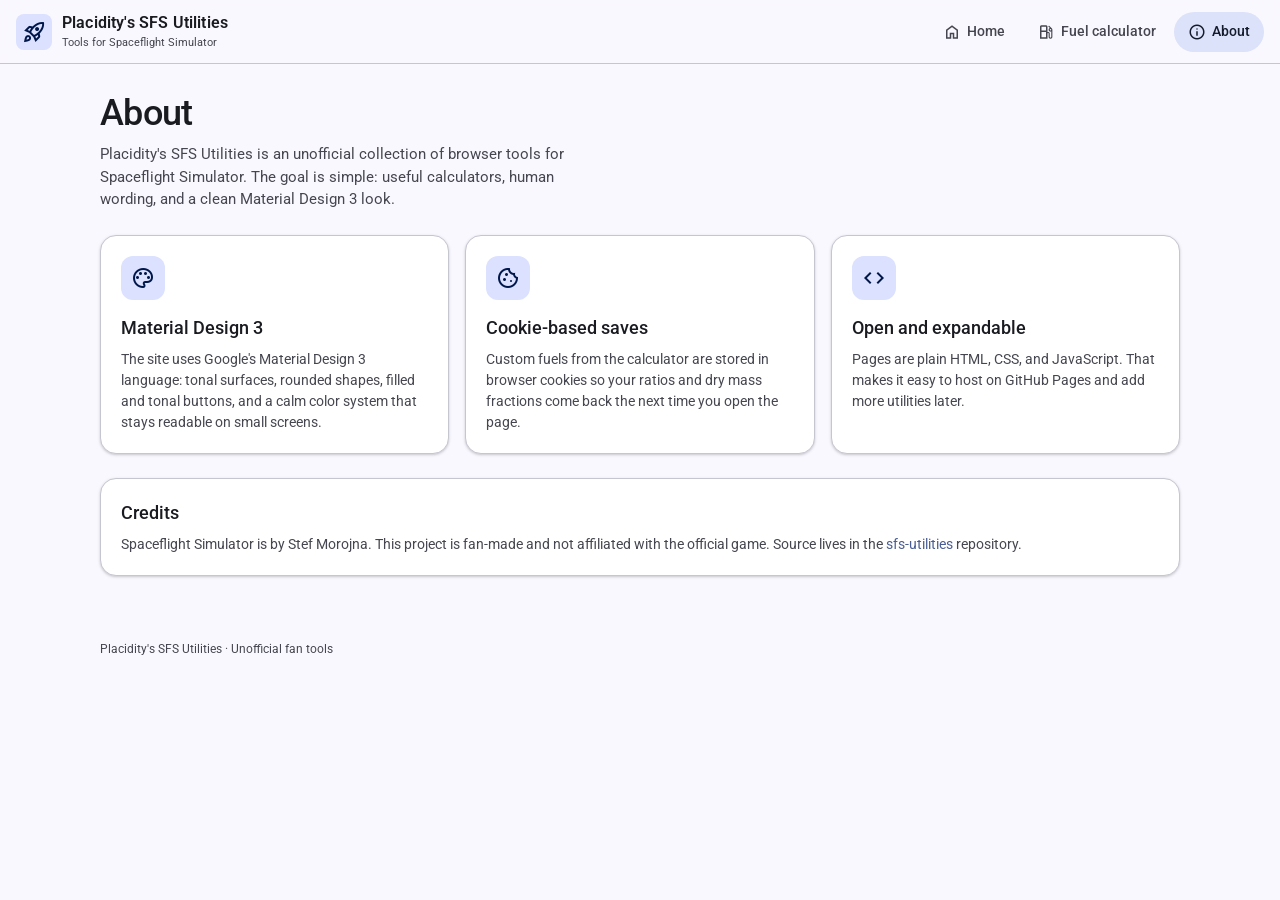
==== about.html @ 7c91e887 "Add Placidity's SFS Utilities multi-page Material Design 3 site" ====
<!DOCTYPE html>
<html lang="en">
<head>
  <meta charset="UTF-8" />
  <meta name="viewport" content="width=device-width, initial-scale=1" />
  <title>About · Placidity's SFS Utilities</title>
  <meta name="description" content="About Placidity's SFS Utilities, an unofficial toolkit for Spaceflight Simulator." />
  <link rel="preconnect" href="https://fonts.googleapis.com" />
  <link rel="preconnect" href="https://fonts.gstatic.com" crossorigin />
  <link href="https://fonts.googleapis.com/css2?family=Roboto:wght@400;500;700&family=Roboto+Mono:wght@400;500&display=swap" rel="stylesheet" />
  <link href="https://fonts.googleapis.com/css2?family=Material+Symbols+Outlined:opsz,wght,FILL,GRAD@24,400,0,0" rel="stylesheet" />
  <link rel="stylesheet" href="assets/css/md3.css" />
</head>
<body data-page="about">
  <header class="top-app-bar">
    <a class="brand" href="index.html">
      <span class="brand-mark material-symbols-outlined">rocket_launch</span>
      <span class="brand-text">
        <span class="brand-title">Placidity's SFS Utilities</span>
        <span class="brand-subtitle">Tools for Spaceflight Simulator</span>
      </span>
    </a>
    <div class="nav-spacer"></div>
    <nav class="nav-links" aria-label="Primary">
      <a class="nav-link" data-nav="home" href="index.html"><span class="material-symbols-outlined" style="font-size:18px;">home</span>Home</a>
      <a class="nav-link" data-nav="fuel" href="fuel-calculator.html"><span class="material-symbols-outlined" style="font-size:18px;">local_gas_station</span>Fuel calculator</a>
      <a class="nav-link" data-nav="about" href="about.html"><span class="material-symbols-outlined" style="font-size:18px;">info</span>About</a>
    </nav>
  </header>

  <main class="page">
    <header class="page-header">
      <h1>About</h1>
      <p class="lede">
        Placidity's SFS Utilities is an unofficial collection of browser tools for Spaceflight Simulator.
        The goal is simple: useful calculators, human wording, and a clean Material Design 3 look.
      </p>
    </header>

    <section class="card-grid">
      <article class="card">
        <div class="card-icon material-symbols-outlined">palette</div>
        <h3>Material Design 3</h3>
        <p>
          The site uses Google's Material Design 3 language: tonal surfaces, rounded shapes, filled and tonal buttons,
          and a calm color system that stays readable on small screens.
        </p>
      </article>
      <article class="card">
        <div class="card-icon material-symbols-outlined">cookie</div>
        <h3>Cookie-based saves</h3>
        <p>
          Custom fuels from the calculator are stored in browser cookies so your ratios and dry mass fractions come back
          the next time you open the page.
        </p>
      </article>
      <article class="card">
        <div class="card-icon material-symbols-outlined">code</div>
        <h3>Open and expandable</h3>
        <p>
          Pages are plain HTML, CSS, and JavaScript. That makes it easy to host on GitHub Pages and add more utilities later.
        </p>
      </article>
    </section>

    <section class="card" style="margin-top: 24px;">
      <h2 class="section-title">Credits</h2>
      <p class="section-copy" style="margin-bottom: 0;">
        Spaceflight Simulator is by Stef Morojna. This project is fan-made and not affiliated with the official game.
        Source lives in the <a href="https://github.com/MartWaterimp/sfs-utilities" target="_blank" rel="noreferrer">sfs-utilities</a> repository.
      </p>
    </section>
  </main>

  <footer class="footer">
    Placidity's SFS Utilities · Unofficial fan tools
  </footer>

  <script src="assets/js/site.js"></script>
</body>
</html>
---- assets/css/md3.css ----
/* Placidity's SFS Utilities - Material Design 3 */
:root {
  --md-sys-color-primary: #4a5d92;
  --md-sys-color-on-primary: #ffffff;
  --md-sys-color-primary-container: #dbe1ff;
  --md-sys-color-on-primary-container: #00174b;
  --md-sys-color-secondary: #585e71;
  --md-sys-color-on-secondary: #ffffff;
  --md-sys-color-secondary-container: #dce2f9;
  --md-sys-color-on-secondary-container: #151b2c;
  --md-sys-color-tertiary: #735471;
  --md-sys-color-on-tertiary: #ffffff;
  --md-sys-color-tertiary-container: #ffd6f8;
  --md-sys-color-on-tertiary-container: #2b122b;
  --md-sys-color-error: #ba1a1a;
  --md-sys-color-on-error: #ffffff;
  --md-sys-color-error-container: #ffdad6;
  --md-sys-color-on-error-container: #410002;
  --md-sys-color-background: #faf8ff;
  --md-sys-color-on-background: #1a1b21;
  --md-sys-color-surface: #faf8ff;
  --md-sys-color-on-surface: #1a1b21;
  --md-sys-color-surface-variant: #e2e2ec;
  --md-sys-color-on-surface-variant: #45464f;
  --md-sys-color-outline: #757680;
  --md-sys-color-outline-variant: #c5c6d0;
  --md-sys-color-surface-container-lowest: #ffffff;
  --md-sys-color-surface-container-low: #f4f3fa;
  --md-sys-color-surface-container: #eeedf4;
  --md-sys-color-surface-container-high: #e8e7ef;
  --md-sys-color-surface-container-highest: #e2e1e9;
  --md-sys-color-inverse-surface: #2f3036;
  --md-sys-color-inverse-on-surface: #f1f0f7;
  --md-sys-color-inverse-primary: #b4c5ff;
  --md-sys-shape-corner-extra-small: 4px;
  --md-sys-shape-corner-small: 8px;
  --md-sys-shape-corner-medium: 12px;
  --md-sys-shape-corner-large: 16px;
  --md-sys-shape-corner-extra-large: 28px;
  --md-sys-shape-corner-full: 9999px;
  --md-sys-elevation-1: 0 1px 2px rgba(0, 0, 0, 0.12), 0 1px 3px 1px rgba(0, 0, 0, 0.06);
  --md-sys-elevation-2: 0 1px 2px rgba(0, 0, 0, 0.12), 0 2px 6px 2px rgba(0, 0, 0, 0.08);
  --md-sys-elevation-3: 0 4px 8px 3px rgba(0, 0, 0, 0.08), 0 1px 3px rgba(0, 0, 0, 0.12);
  --site-max-width: 1080px;
  --site-nav-height: 64px;
  color-scheme: light;
}

*,
*::before,
*::after {
  box-sizing: border-box;
}

html {
  scroll-behavior: smooth;
}

body {
  margin: 0;
  min-height: 100vh;
  font-family: "Roboto", system-ui, -apple-system, sans-serif;
  font-size: 14px;
  line-height: 1.5;
  background: var(--md-sys-color-background);
  color: var(--md-sys-color-on-background);
}

a {
  color: var(--md-sys-color-primary);
  text-decoration: none;
}

a:hover {
  text-decoration: underline;
}

.material-symbols-outlined {
  font-variation-settings: "FILL" 0, "wght" 400, "GRAD" 0, "opsz" 24;
  font-size: 24px;
  line-height: 1;
  user-select: none;
}

.top-app-bar {
  position: sticky;
  top: 0;
  z-index: 100;
  display: flex;
  align-items: center;
  gap: 12px;
  min-height: var(--site-nav-height);
  padding: 0 16px;
  background: color-mix(in srgb, var(--md-sys-color-surface) 88%, transparent);
  backdrop-filter: blur(16px);
  border-bottom: 1px solid var(--md-sys-color-outline-variant);
}

.brand {
  display: flex;
  align-items: center;
  gap: 10px;
  color: var(--md-sys-color-on-surface);
  text-decoration: none;
  min-width: 0;
}

.brand:hover {
  text-decoration: none;
}

.brand-mark {
  width: 36px;
  height: 36px;
  border-radius: var(--md-sys-shape-corner-small);
  display: grid;
  place-items: center;
  background: var(--md-sys-color-primary-container);
  color: var(--md-sys-color-on-primary-container);
  flex-shrink: 0;
}

.brand-text {
  display: flex;
  flex-direction: column;
  min-width: 0;
}

.brand-title {
  font-size: 16px;
  font-weight: 600;
  letter-spacing: 0.01em;
  white-space: nowrap;
  overflow: hidden;
  text-overflow: ellipsis;
}

.brand-subtitle {
  font-size: 11px;
  color: var(--md-sys-color-on-surface-variant);
}

.nav-spacer {
  flex: 1;
}

.nav-links {
  display: flex;
  align-items: center;
  gap: 4px;
  flex-wrap: wrap;
  justify-content: flex-end;
}

.nav-link {
  display: inline-flex;
  align-items: center;
  gap: 6px;
  min-height: 40px;
  padding: 0 14px;
  border-radius: var(--md-sys-shape-corner-full);
  color: var(--md-sys-color-on-surface-variant);
  text-decoration: none;
  font-weight: 500;
  font-size: 14px;
}

.nav-link:hover {
  background: var(--md-sys-color-surface-container-high);
  text-decoration: none;
}

.nav-link.active {
  background: var(--md-sys-color-secondary-container);
  color: var(--md-sys-color-on-secondary-container);
}

.page {
  width: min(100% - 32px, var(--site-max-width));
  margin: 0 auto;
  padding: 28px 0 64px;
}

.hero {
  display: grid;
  gap: 16px;
  padding: 28px;
  margin-bottom: 24px;
  border-radius: var(--md-sys-shape-corner-extra-large);
  background:
    radial-gradient(circle at top right, color-mix(in srgb, var(--md-sys-color-primary) 18%, transparent), transparent 42%),
    var(--md-sys-color-surface-container-low);
  border: 1px solid var(--md-sys-color-outline-variant);
}

.hero h1,
.page-header h1 {
  margin: 0;
  font-size: clamp(1.75rem, 3vw, 2.25rem);
  font-weight: 500;
  letter-spacing: -0.02em;
  line-height: 1.2;
}

.hero p,
.lede {
  margin: 0;
  max-width: 62ch;
  color: var(--md-sys-color-on-surface-variant);
  font-size: 15px;
}

.page-header {
  display: grid;
  gap: 8px;
  margin-bottom: 24px;
}

.section-title {
  margin: 0 0 8px;
  font-size: 20px;
  font-weight: 500;
}

.section-copy {
  margin: 0 0 16px;
  color: var(--md-sys-color-on-surface-variant);
}

.card-grid {
  display: grid;
  grid-template-columns: repeat(auto-fit, minmax(240px, 1fr));
  gap: 16px;
}

.card {
  background: var(--md-sys-color-surface-container-lowest);
  border: 1px solid var(--md-sys-color-outline-variant);
  border-radius: var(--md-sys-shape-corner-large);
  padding: 20px;
  box-shadow: var(--md-sys-elevation-1);
}

.card.interactive {
  transition: box-shadow 160ms ease, transform 160ms ease;
}

.card.interactive:hover {
  box-shadow: var(--md-sys-elevation-2);
  transform: translateY(-1px);
}

.card-link {
  display: block;
  color: inherit;
  text-decoration: none;
  height: 100%;
}

.card-link:hover {
  text-decoration: none;
}

.card-icon {
  width: 44px;
  height: 44px;
  border-radius: var(--md-sys-shape-corner-medium);
  display: grid;
  place-items: center;
  margin-bottom: 14px;
  background: var(--md-sys-color-primary-container);
  color: var(--md-sys-color-on-primary-container);
}

.card h2,
.card h3 {
  margin: 0 0 8px;
  font-size: 18px;
  font-weight: 500;
}

.card p {
  margin: 0;
  color: var(--md-sys-color-on-surface-variant);
}

.chip-row {
  display: flex;
  flex-wrap: wrap;
  gap: 8px;
  margin: 12px 0;
}

.chip {
  display: inline-flex;
  align-items: center;
  min-height: 32px;
  padding: 0 12px;
  border-radius: var(--md-sys-shape-corner-small);
  background: var(--md-sys-color-secondary-container);
  color: var(--md-sys-color-on-secondary-container);
  font-size: 12px;
  font-weight: 500;
}

.chip.outline {
  background: transparent;
  border: 1px solid var(--md-sys-color-outline);
  color: var(--md-sys-color-on-surface-variant);
}

.chip.primary {
  background: var(--md-sys-color-primary-container);
  color: var(--md-sys-color-on-primary-container);
}

.toolbar {
  display: flex;
  flex-wrap: wrap;
  gap: 12px;
  align-items: center;
  justify-content: space-between;
  margin-bottom: 16px;
}

.button-row {
  display: flex;
  flex-wrap: wrap;
  gap: 8px;
}

.btn {
  appearance: none;
  border: none;
  cursor: pointer;
  display: inline-flex;
  align-items: center;
  justify-content: center;
  gap: 8px;
  min-height: 40px;
  padding: 0 20px;
  border-radius: var(--md-sys-shape-corner-full);
  font: inherit;
  font-weight: 500;
  transition: background 140ms ease, box-shadow 140ms ease, color 140ms ease;
}

.btn:disabled {
  opacity: 0.45;
  cursor: not-allowed;
}

.btn-filled {
  background: var(--md-sys-color-primary);
  color: var(--md-sys-color-on-primary);
  box-shadow: var(--md-sys-elevation-1);
}

.btn-filled:hover:not(:disabled) {
  box-shadow: var(--md-sys-elevation-2);
}

.btn-tonal {
  background: var(--md-sys-color-secondary-container);
  color: var(--md-sys-color-on-secondary-container);
}

.btn-outlined {
  background: transparent;
  color: var(--md-sys-color-primary);
  border: 1px solid var(--md-sys-color-outline);
}

.btn-text {
  background: transparent;
  color: var(--md-sys-color-primary);
  padding-inline: 12px;
}

.btn-text.danger,
.btn-text.danger:hover {
  color: var(--md-sys-color-error);
}

.btn-text:hover:not(:disabled),
.btn-outlined:hover:not(:disabled),
.btn-tonal:hover:not(:disabled) {
  background: color-mix(in srgb, var(--md-sys-color-primary) 8%, transparent);
}

.field-grid {
  display: grid;
  grid-template-columns: repeat(auto-fit, minmax(180px, 1fr));
  gap: 16px;
}

.field {
  display: grid;
  gap: 6px;
}

.field label {
  font-size: 12px;
  font-weight: 500;
  color: var(--md-sys-color-on-surface-variant);
}

.field input,
.field textarea {
  width: 100%;
  min-height: 48px;
  padding: 12px 14px;
  border-radius: var(--md-sys-shape-corner-extra-small) var(--md-sys-shape-corner-extra-small) 0 0;
  border: none;
  border-bottom: 1px solid var(--md-sys-color-outline);
  background: var(--md-sys-color-surface-container-highest);
  color: var(--md-sys-color-on-surface);
  font: inherit;
}

.field textarea {
  min-height: 88px;
  resize: vertical;
}

.field input:focus,
.field textarea:focus {
  outline: none;
  border-bottom: 2px solid var(--md-sys-color-primary);
  background: var(--md-sys-color-surface-container-high);
}

.field .hint {
  font-size: 12px;
  color: var(--md-sys-color-on-surface-variant);
}

.stat-list {
  display: grid;
  gap: 8px;
}

.stat-row {
  display: flex;
  justify-content: space-between;
  gap: 12px;
  flex-wrap: wrap;
}

.stat-row strong {
  font-weight: 600;
}

.stat-row.total strong {
  color: var(--md-sys-color-primary);
}

.divider {
  height: 1px;
  margin: 16px 0;
  background: var(--md-sys-color-outline-variant);
  border: 0;
}

.muted {
  color: var(--md-sys-color-on-surface-variant);
}

.mono {
  font-family: "Roboto Mono", ui-monospace, monospace;
  font-size: 13px;
}

.overview {
  margin-top: 24px;
  background: var(--md-sys-color-surface-container);
  border: none;
}

.overview-row {
  display: flex;
  justify-content: space-between;
  gap: 12px;
  flex-wrap: wrap;
  padding: 10px 0;
  border-bottom: 1px solid color-mix(in srgb, var(--md-sys-color-outline-variant) 70%, transparent);
}

.overview-row:last-child {
  border-bottom: none;
}

.footer {
  width: min(100% - 32px, var(--site-max-width));
  margin: 0 auto;
  padding: 0 0 32px;
  color: var(--md-sys-color-on-surface-variant);
  font-size: 12px;
}

.dialog-backdrop {
  position: fixed;
  inset: 0;
  display: none;
  place-items: center;
  padding: 16px;
  background: rgba(26, 27, 33, 0.42);
  z-index: 200;
}

.dialog-backdrop.open {
  display: grid;
}

.dialog {
  width: min(100%, 520px);
  max-height: min(90vh, 760px);
  overflow: auto;
  background: var(--md-sys-color-surface-container-high);
  border-radius: var(--md-sys-shape-corner-extra-large);
  box-shadow: var(--md-sys-elevation-3);
  padding: 24px;
}

.dialog h2 {
  margin: 0 0 16px;
  font-size: 22px;
  font-weight: 500;
}

.dialog-actions {
  display: flex;
  justify-content: flex-end;
  gap: 8px;
  margin-top: 20px;
}

.toast {
  position: fixed;
  left: 50%;
  bottom: 24px;
  transform: translateX(-50%) translateY(20px);
  opacity: 0;
  pointer-events: none;
  background: var(--md-sys-color-inverse-surface);
  color: var(--md-sys-color-inverse-on-surface);
  padding: 12px 18px;
  border-radius: var(--md-sys-shape-corner-small);
  box-shadow: var(--md-sys-elevation-2);
  transition: opacity 180ms ease, transform 180ms ease;
  z-index: 300;
}

.toast.show {
  opacity: 1;
  transform: translateX(-50%) translateY(0);
}

.empty-state {
  padding: 24px;
  border-radius: var(--md-sys-shape-corner-large);
  background: var(--md-sys-color-surface-container);
  color: var(--md-sys-color-on-surface-variant);
}

@media (max-width: 720px) {
  .top-app-bar {
    flex-wrap: wrap;
    padding-top: 10px;
    padding-bottom: 10px;
  }

  .nav-links {
    width: 100%;
    justify-content: flex-start;
  }

  .hero {
    padding: 20px;
  }
}
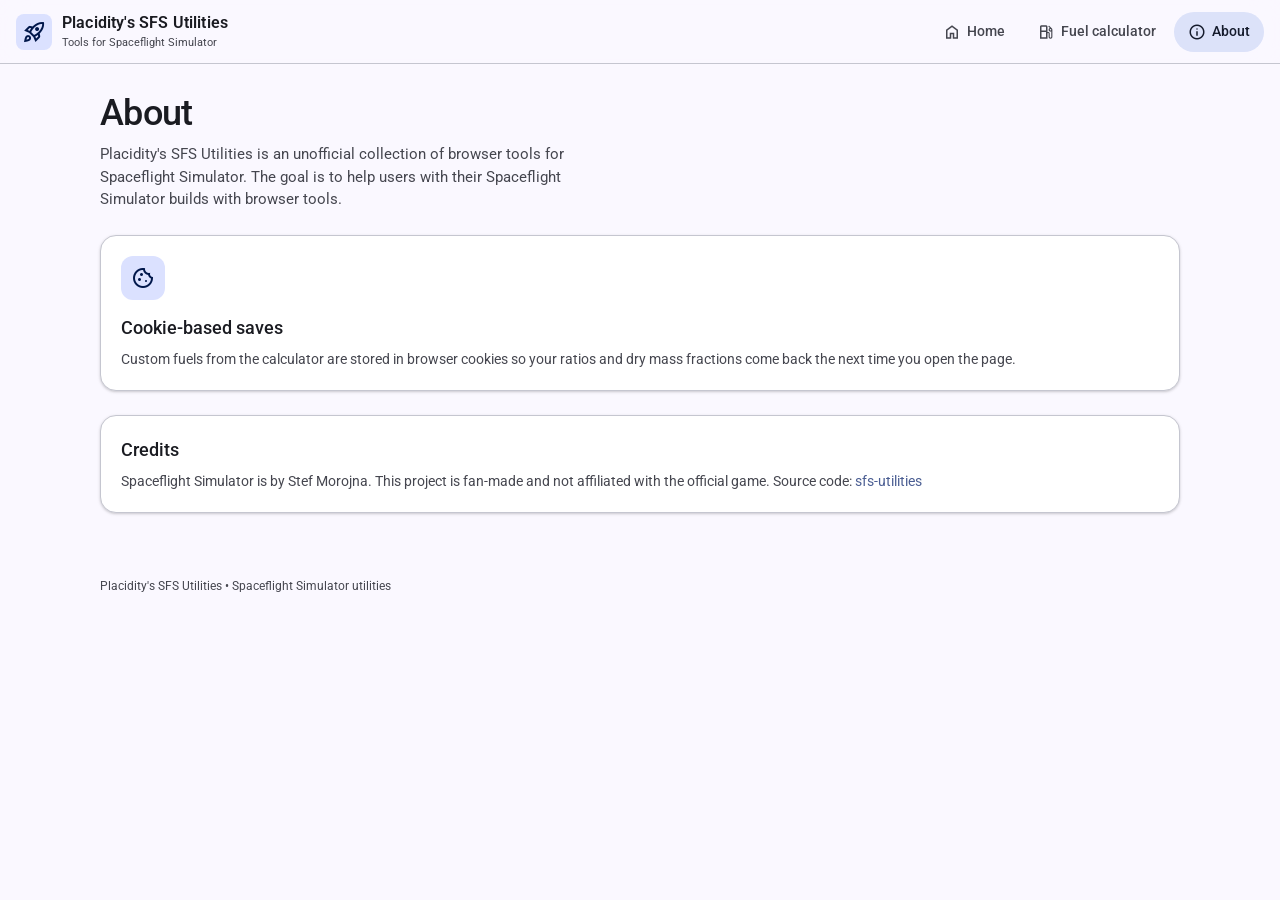
==== commit 1ae42207: "Revise About page content and structure" ====
--- a/about.html
+++ b/about.html
@@ -33,19 +33,10 @@
       <h1>About</h1>
       <p class="lede">
         Placidity's SFS Utilities is an unofficial collection of browser tools for Spaceflight Simulator.
-        The goal is simple: useful calculators, human wording, and a clean Material Design 3 look.
+        The goal is to help users with their Spaceflight Simulator builds with browser tools.
       </p>
     </header>
 
-    <section class="card-grid">
-      <article class="card">
-        <div class="card-icon material-symbols-outlined">palette</div>
-        <h3>Material Design 3</h3>
-        <p>
-          The site uses Google's Material Design 3 language: tonal surfaces, rounded shapes, filled and tonal buttons,
-          and a calm color system that stays readable on small screens.
-        </p>
-      </article>
       <article class="card">
         <div class="card-icon material-symbols-outlined">cookie</div>
         <h3>Cookie-based saves</h3>
@@ -54,26 +45,18 @@
           the next time you open the page.
         </p>
       </article>
-      <article class="card">
-        <div class="card-icon material-symbols-outlined">code</div>
-        <h3>Open and expandable</h3>
-        <p>
-          Pages are plain HTML, CSS, and JavaScript. That makes it easy to host on GitHub Pages and add more utilities later.
-        </p>
-      </article>
-    </section>
 
     <section class="card" style="margin-top: 24px;">
       <h2 class="section-title">Credits</h2>
       <p class="section-copy" style="margin-bottom: 0;">
         Spaceflight Simulator is by Stef Morojna. This project is fan-made and not affiliated with the official game.
-        Source lives in the <a href="https://github.com/MartWaterimp/sfs-utilities" target="_blank" rel="noreferrer">sfs-utilities</a> repository.
+        Source code: <a href="https://github.com/MartWaterimp/sfs-utilities" target="_blank" rel="noreferrer">sfs-utilities</a>
       </p>
     </section>
   </main>
 
   <footer class="footer">
-    Placidity's SFS Utilities · Unofficial fan tools
+    Placidity's SFS Utilities • Spaceflight Simulator utilities
   </footer>
 
   <script src="assets/js/site.js"></script>
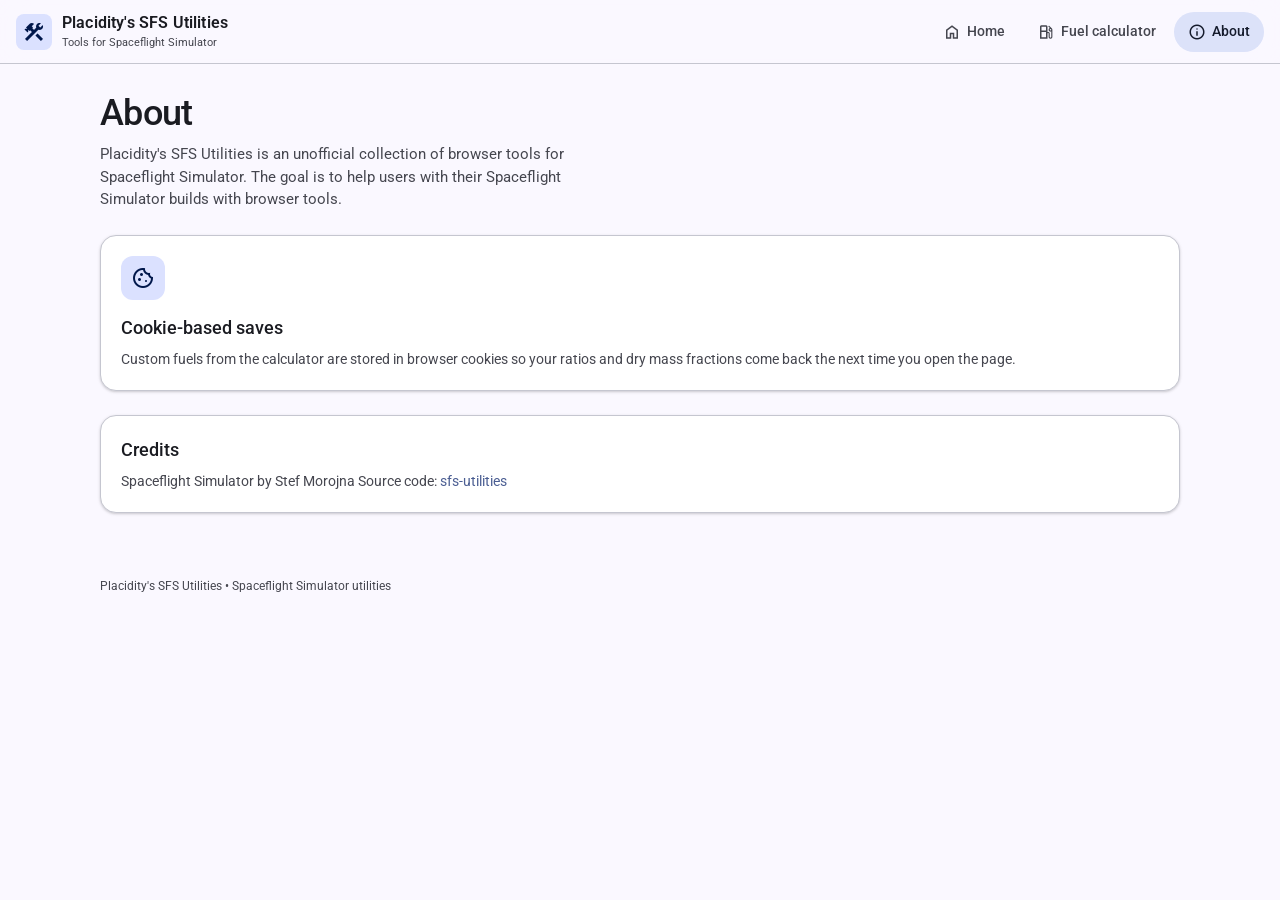
==== commit f3c34d44: "Update about.html" ====
--- a/about.html
+++ b/about.html
@@ -14,7 +14,7 @@
 <body data-page="about">
   <header class="top-app-bar">
     <a class="brand" href="index.html">
-      <span class="brand-mark material-symbols-outlined">rocket_launch</span>
+      <span class="brand-mark material-symbols-outlined">construction</span>
       <span class="brand-text">
         <span class="brand-title">Placidity's SFS Utilities</span>
         <span class="brand-subtitle">Tools for Spaceflight Simulator</span>
@@ -49,7 +49,7 @@
     <section class="card" style="margin-top: 24px;">
       <h2 class="section-title">Credits</h2>
       <p class="section-copy" style="margin-bottom: 0;">
-        Spaceflight Simulator is by Stef Morojna. This project is fan-made and not affiliated with the official game.
+        Spaceflight Simulator by Stef Morojna
         Source code: <a href="https://github.com/MartWaterimp/sfs-utilities" target="_blank" rel="noreferrer">sfs-utilities</a>
       </p>
     </section>
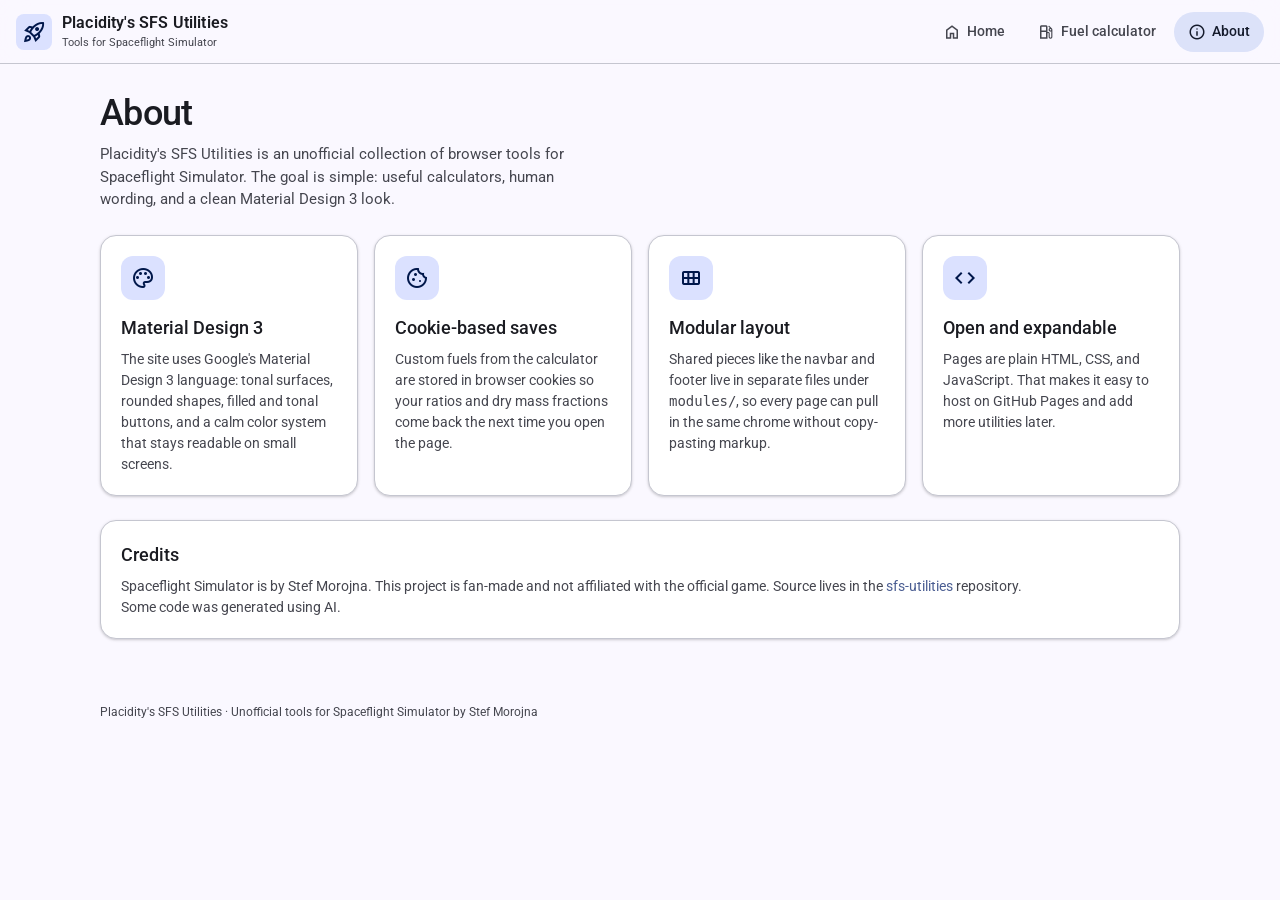
==== commit 7cc9fc0e: "Make navbar and footer modular; note AI-assisted code on About" ====
--- a/about.html
+++ b/about.html
@@ -12,31 +12,26 @@
   <link rel="stylesheet" href="assets/css/md3.css" />
 </head>
 <body data-page="about">
-  <header class="top-app-bar">
-    <a class="brand" href="index.html">
-      <span class="brand-mark material-symbols-outlined">construction</span>
-      <span class="brand-text">
-        <span class="brand-title">Placidity's SFS Utilities</span>
-        <span class="brand-subtitle">Tools for Spaceflight Simulator</span>
-      </span>
-    </a>
-    <div class="nav-spacer"></div>
-    <nav class="nav-links" aria-label="Primary">
-      <a class="nav-link" data-nav="home" href="index.html"><span class="material-symbols-outlined" style="font-size:18px;">home</span>Home</a>
-      <a class="nav-link" data-nav="fuel" href="fuel-calculator.html"><span class="material-symbols-outlined" style="font-size:18px;">local_gas_station</span>Fuel calculator</a>
-      <a class="nav-link" data-nav="about" href="about.html"><span class="material-symbols-outlined" style="font-size:18px;">info</span>About</a>
-    </nav>
-  </header>
+  <div data-module="navbar"></div>
 
   <main class="page">
     <header class="page-header">
       <h1>About</h1>
       <p class="lede">
         Placidity's SFS Utilities is an unofficial collection of browser tools for Spaceflight Simulator.
-        The goal is to help users with their Spaceflight Simulator builds with browser tools.
+        The goal is simple: useful calculators, human wording, and a clean Material Design 3 look.
       </p>
     </header>
 
+    <section class="card-grid">
+      <article class="card">
+        <div class="card-icon material-symbols-outlined">palette</div>
+        <h3>Material Design 3</h3>
+        <p>
+          The site uses Google's Material Design 3 language: tonal surfaces, rounded shapes, filled and tonal buttons,
+          and a calm color system that stays readable on small screens.
+        </p>
+      </article>
       <article class="card">
         <div class="card-icon material-symbols-outlined">cookie</div>
         <h3>Cookie-based saves</h3>
@@ -45,19 +40,36 @@
           the next time you open the page.
         </p>
       </article>
+      <article class="card">
+        <div class="card-icon material-symbols-outlined">view_module</div>
+        <h3>Modular layout</h3>
+        <p>
+          Shared pieces like the navbar and footer live in separate files under <code>modules/</code>, so every page
+          can pull in the same chrome without copy-pasting markup.
+        </p>
+      </article>
+      <article class="card">
+        <div class="card-icon material-symbols-outlined">code</div>
+        <h3>Open and expandable</h3>
+        <p>
+          Pages are plain HTML, CSS, and JavaScript. That makes it easy to host on GitHub Pages and add more utilities later.
+        </p>
+      </article>
+    </section>
 
     <section class="card" style="margin-top: 24px;">
       <h2 class="section-title">Credits</h2>
+      <p class="section-copy">
+        Spaceflight Simulator is by Stef Morojna. This project is fan-made and not affiliated with the official game.
+        Source lives in the <a href="https://github.com/MartWaterimp/sfs-utilities" target="_blank" rel="noreferrer">sfs-utilities</a> repository.
+      </p>
       <p class="section-copy" style="margin-bottom: 0;">
-        Spaceflight Simulator by Stef Morojna
-        Source code: <a href="https://github.com/MartWaterimp/sfs-utilities" target="_blank" rel="noreferrer">sfs-utilities</a>
+        Some code was generated using AI.
       </p>
     </section>
   </main>
 
-  <footer class="footer">
-    Placidity's SFS Utilities • Spaceflight Simulator utilities
-  </footer>
+  <div data-module="footer"></div>
 
   <script src="assets/js/site.js"></script>
 </body>
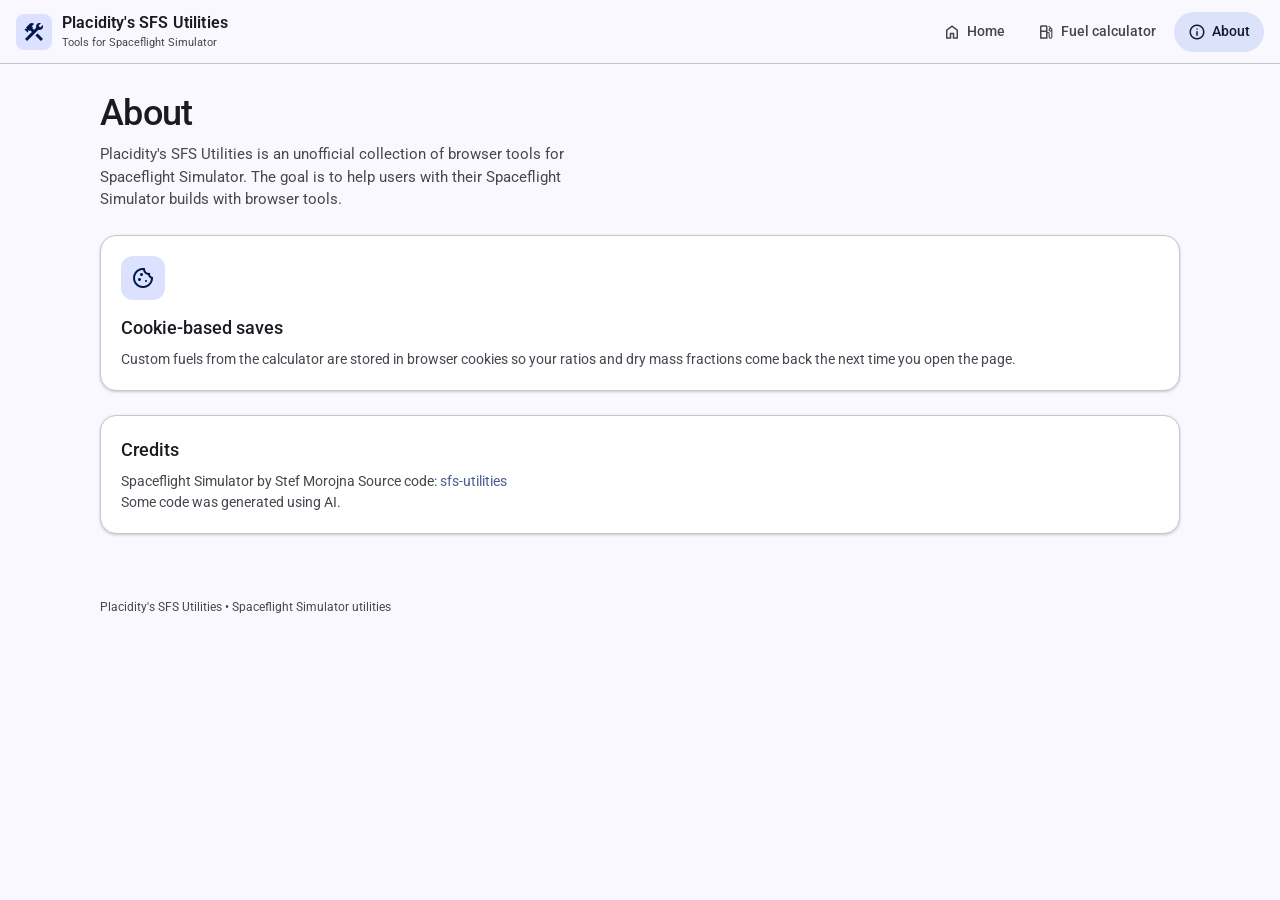
==== commit 2d83b9b5: "Restore user copy; keep modular navbar and footer only" ====
--- a/about.html
+++ b/about.html
@@ -19,19 +19,10 @@
       <h1>About</h1>
       <p class="lede">
         Placidity's SFS Utilities is an unofficial collection of browser tools for Spaceflight Simulator.
-        The goal is simple: useful calculators, human wording, and a clean Material Design 3 look.
+        The goal is to help users with their Spaceflight Simulator builds with browser tools.
       </p>
     </header>
 
-    <section class="card-grid">
-      <article class="card">
-        <div class="card-icon material-symbols-outlined">palette</div>
-        <h3>Material Design 3</h3>
-        <p>
-          The site uses Google's Material Design 3 language: tonal surfaces, rounded shapes, filled and tonal buttons,
-          and a calm color system that stays readable on small screens.
-        </p>
-      </article>
       <article class="card">
         <div class="card-icon material-symbols-outlined">cookie</div>
         <h3>Cookie-based saves</h3>
@@ -40,28 +31,12 @@
           the next time you open the page.
         </p>
       </article>
-      <article class="card">
-        <div class="card-icon material-symbols-outlined">view_module</div>
-        <h3>Modular layout</h3>
-        <p>
-          Shared pieces like the navbar and footer live in separate files under <code>modules/</code>, so every page
-          can pull in the same chrome without copy-pasting markup.
-        </p>
-      </article>
-      <article class="card">
-        <div class="card-icon material-symbols-outlined">code</div>
-        <h3>Open and expandable</h3>
-        <p>
-          Pages are plain HTML, CSS, and JavaScript. That makes it easy to host on GitHub Pages and add more utilities later.
-        </p>
-      </article>
-    </section>
 
     <section class="card" style="margin-top: 24px;">
       <h2 class="section-title">Credits</h2>
       <p class="section-copy">
-        Spaceflight Simulator is by Stef Morojna. This project is fan-made and not affiliated with the official game.
-        Source lives in the <a href="https://github.com/MartWaterimp/sfs-utilities" target="_blank" rel="noreferrer">sfs-utilities</a> repository.
+        Spaceflight Simulator by Stef Morojna
+        Source code: <a href="https://github.com/MartWaterimp/sfs-utilities" target="_blank" rel="noreferrer">sfs-utilities</a>
       </p>
       <p class="section-copy" style="margin-bottom: 0;">
         Some code was generated using AI.
